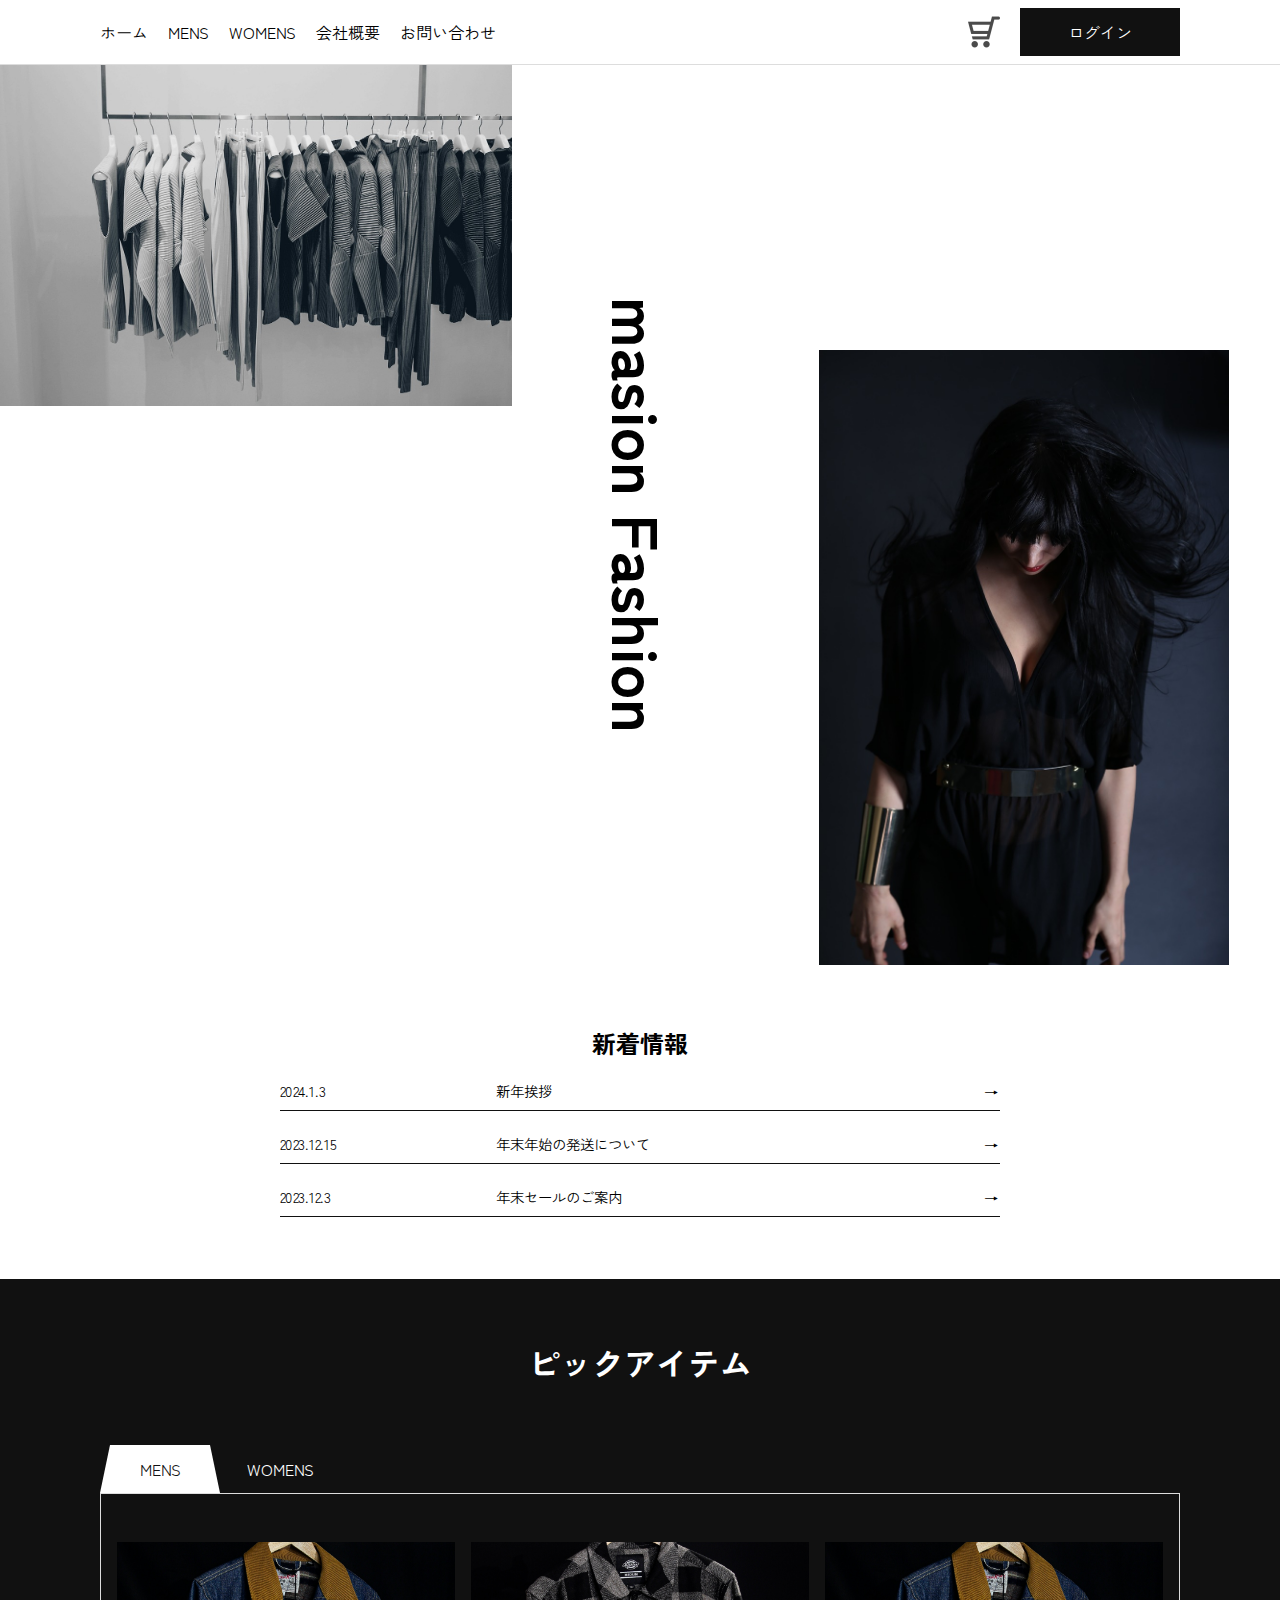
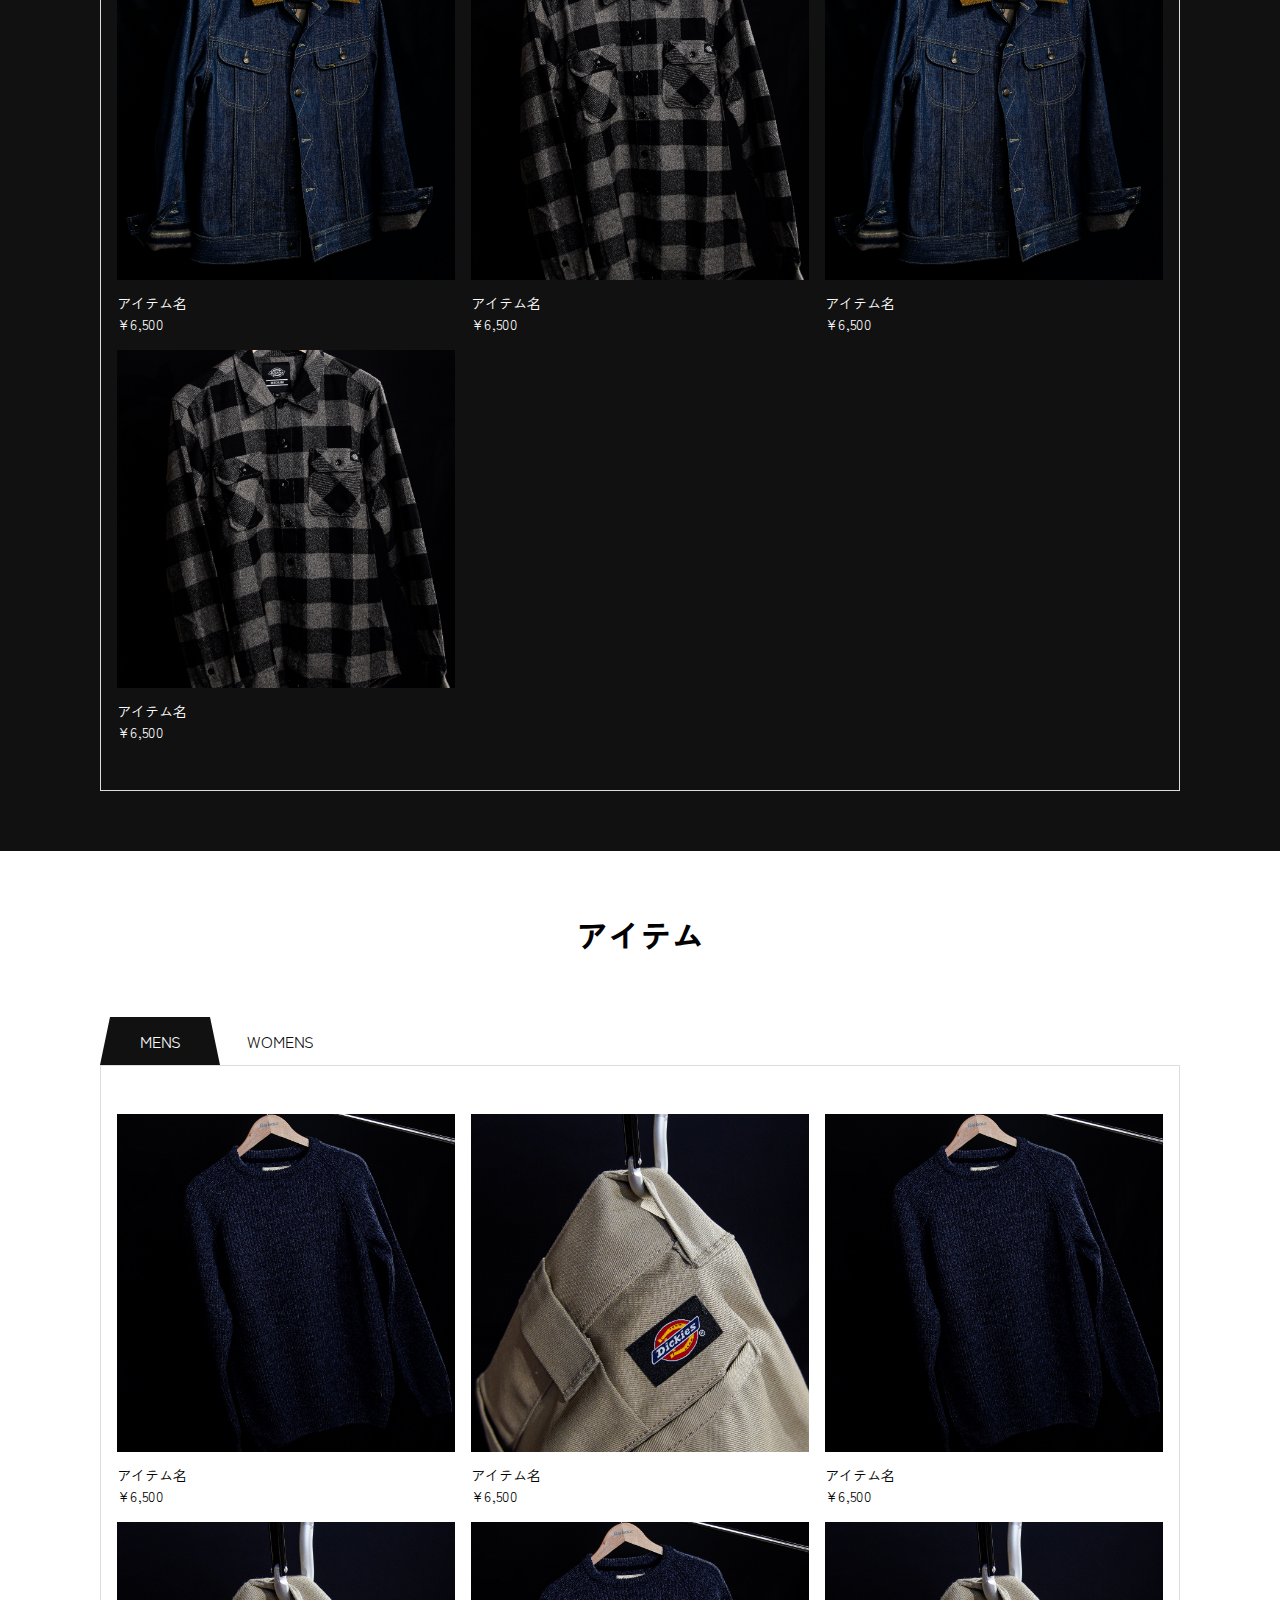
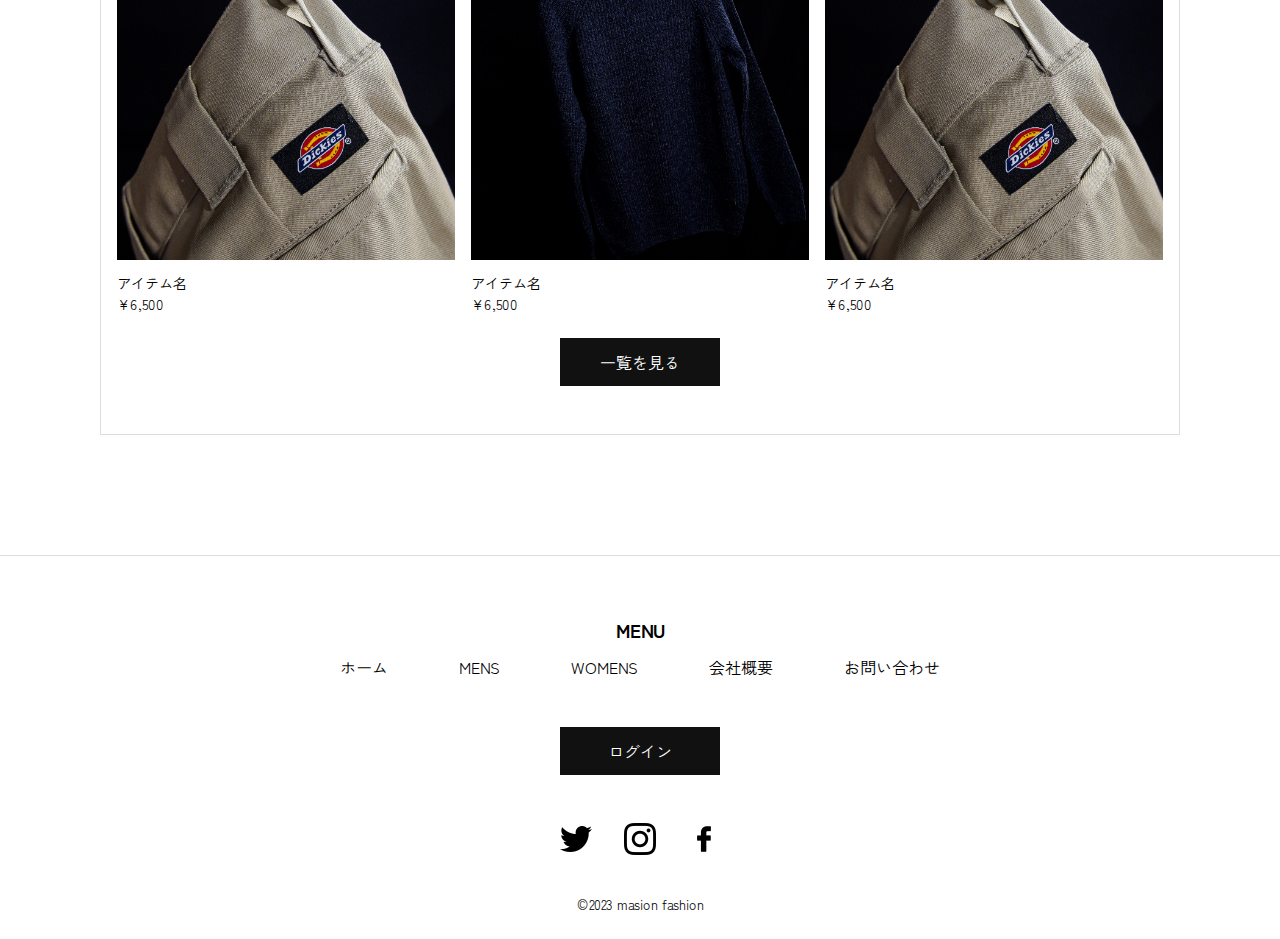
==== index.html @ b3277d84 "Add files via upload" ====
<!DOCTYPE html>
<html lang="ja">
<head>
  <meta charset="UTF-8">
  <meta name="viewport" content="width=device-width, initial-scale=1.0">
  <title>masion Fashion</title>
  <link rel="stylesheet" href="style.css">
  <link rel="preconnect" href="https://fonts.googleapis.com">
<link rel="preconnect" href="https://fonts.gstatic.com" crossorigin>
<link href="https://fonts.googleapis.com/css2?family=Zen+Kaku+Gothic+New:wght@500&display=swap" rel="stylesheet">
</head>
<body>
  <header>
    <nav>
      <ul>
        <li>
          <a href="index.html">ホーム</a>
        </li>
        <li>
          <a href="#" id="header-mens">MENS</a>
        </li>
        <li>
          <a href="#" id="header-womens">WOMENS</a>
        </li>
        <li>
          <a href="company.html">会社概要</a>
        </li>
        <li>
          <a href="contact.html">お問い合わせ</a>
        </li>
      </ul>
    </nav>
    <div id="header-open-mensmenu">
      <ul>
        <li>
          <a href="index.html#pickitem" id="pick-mensitem">ピックアイテム</a>
        </li>
        <li>
          <a href="mens.html">すべてのアイテム</a>
        </li>
      </ul>
    </div>
    <div id="header-open-womensmenu">
      <ul>
        <li>
          <a href="index.html#pickitem" id="pick-womensitem">ピックアイテム</a>
        </li>
        <li>
          <a href="womens.html">すべてのアイテム</a>
        </li>
      </ul>
    </div>

    <div id="hamburger">
      <div id="border1"></div>
      <div id="border2"></div>
    </div>
    <div id="open-menu">
      <ul>
        <li>
          <a href="index.html">ホーム</a>
        </li>
        <li>
          <a href="#" id="mens-sp">MENS</a>
        </li>
        <li>
          <a href="#" id="womens-sp">WOMENS</a>
        </li>
        <li>
          <a href="company.html">会社概要</a>
        </li>
        <li>
          <a href="contact.html">お問い合わせ</a>
        </li>
      </ul>
    </div>
    <div id="open-mensmenu">
      <ul>
        <li>
          <a href="index.html#pickitem" id="pick-mensitem-sp">ピックアイテム</a>
        </li>
        <li>
          <a href="mens.html">すべてのアイテム</a>
        </li>
      </ul>
    </div>
    <div id="open-womensmenu">
      <ul>
        <li>
          <a href="index.html#pickitem" id="pick-womensitem-sp">ピックアイテム</a>
        </li>
        <li>
          <a href="womens.html">すべてのアイテム</a>
        </li>
      </ul>
    </div>
    <div id="mask"></div>

    <div class="header-logmenu">
      <div class="header-cart">
        <a href="cart.html"><img src="cart.png" alt="" width="32" height="32"></a>
      </div>
      <div class="header-log">
        <a href="log.html">ログイン</a>
      </div>
    </div>
  </header>

  <main>
    <section class="mainvisual">
      <div>
        <img src="mainvisual1.jpg" alt="">
      </div>
      <div>
        <h1>masion Fashion</h1>
      </div>
      <div>
        <img src="mainvisual2.jpg" alt="">
      </div>
    </section>
    <section class="news">
      <h2>新着情報</h2>
      <dl>
        <div>
          <dt>2024.1.3</dt>
          <dd>新年挨拶</dd>
        </div>
        <div>
          <dt>2023.12.15</dt>
          <dd>年末年始の発送について</dd>
        </div>
        <div>
          <dt>2023.12.3</dt>
          <dd>年末セールのご案内</dd>
        </div>
      </dl>
    </section>

    <section class="new-item" id="pickitem">
      <div>
        <h2>ピックアイテム</h2>
        <ul class="newitem-list">
          <li><a href="#" class="active" data-id="newitem-mens">MENS</a></li>
          <li><a href="#" data-id="newitem-womens">WOMENS</a></li>
        </ul>
        <div class="newitem-content active" id="newitem-mens">
          <ul>
            <li>
              <div>
                <a href="#"><img src="men1.jpg" alt=""></a>
                <p>アイテム名</p>
                <p>¥6,500</p>
              </div>
            </li>
            <li>
              <div>
                <a href="#"><img src="men2.jpg" alt=""></a>
                <p>アイテム名</p>
                <p>¥6,500</p>
              </div>
            </li>
            <li>
              <div>
                <a href="#"><img src="men1.jpg" alt=""></a>
                <p>アイテム名</p>
                <p>¥6,500</p>
              </div>
            </li>
            <li>
              <div>
                <a href="#"><img src="men2.jpg" alt=""></a>
                <p>アイテム名</p>
                <p>¥6,500</p>
              </div>
            </li>
          </ul>
        </div>
        <div class="newitem-content" id="newitem-womens">
          <ul>
            <li>
              <div>
                <a href="#"><img src="women1.jpg" alt=""></a>
                <p>アイテム名</p>
                <p>¥5,500</p>
              </div>
            </li>
            <li>
              <div>
                <a href="#"><img src="women2.jpg" alt=""></a>
                <p>アイテム名</p>
                <p>¥5,500</p>
              </div>
            </li>
            <li>
              <div>
                <a href="#"><img src="women1.jpg" alt=""></a>
                <p>アイテム名</p>
                <p>¥5,500</p>
              </div>
            </li>
            <li>
              <div>
                <a href="#"><img src="women2.jpg" alt=""></a>
                <p>アイテム名</p>
                <p>¥5,500</p>
              </div>
            </li>
          </ul>
        </div>
       
        
      </div>
    </section>

    <section class="items">
      <div>
        <h2>アイテム</h2>
        <ul class="item-list">
          <li><a href="#" class="active" data-id="item-mens">MENS</a></li>
          <li><a href="#" data-id="item-womens">WOMENS</a></li>
        </ul>
        <div class="content active" id="item-mens">
          <ul>
            <li>
              <div>
                <a href="#"><img src="men3.jpg" alt=""></a>
                <p>アイテム名</p>
                <p>¥6,500</p>
              </div>
            </li>
            <li>
              <div>
                <a href="#"><img src="men4.jpg" alt=""></a>
                <p>アイテム名</p>
                <p>¥6,500</p>
              </div>
            </li>
            <li>
              <div>
                <a href="#"><img src="men3.jpg" alt=""></a>
                <p>アイテム名</p>
                <p>¥6,500</p>
              </div>
            </li>
            <li>
              <div>
                <a href="#"><img src="men4.jpg" alt=""></a>
                <p>アイテム名</p>
                <p>¥6,500</p>
              </div>
            </li>
            <li>
              <div>
                <a href="#"><img src="men3.jpg" alt=""></a>
                <p>アイテム名</p>
                <p>¥6,500</p>
              </div>
            </li>
            <li>
              <div>
                <a href="#"><img src="men4.jpg" alt=""></a>
                <p>アイテム名</p>
                <p>¥6,500</p>
              </div>
            </li>
          </ul>
          <div class="all-items">
            <a href="mens.html">一覧を見る</a>
          </div>
        </div>
        <div class="content" id="item-womens">
          <ul>
            <li>
              <div>
                <a href="#"><img src="women3.jpg" alt=""></a>
                <p>アイテム名</p>
                <p>¥5,500</p>
              </div>
            </li>
            <li>
              <div>
                <a href="#"><img src="women4.jpg" alt=""></a>
                <p>アイテム名</p>
                <p>¥5,500</p>
              </div>
            </li>
            <li>
              <div>
                <a href="#"><img src="women3.jpg" alt=""></a>
                <p>アイテム名</p>
                <p>¥5,500</p>
              </div>
            </li>
            <li>
              <div>
                <a href="#"><img src="women4.jpg" alt=""></a>
                <p>アイテム名</p>
                <p>¥5,500</p>
              </div>
            </li>
            <li>
              <div>
                <a href="#"><img src="women3.jpg" alt=""></a>
                <p>アイテム名</p>
                <p>¥5,500</p>
              </div>
            </li>
            <li>
              <div>
                <a href="#"><img src="women4.jpg" alt=""></a>
                <p>アイテム名</p>
                <p>¥5,500</p>
              </div>
            </li>
          </ul>
          <div class="all-items">
            <a href="womens.html">一覧を見る</a>
          </div>
        </div>
       
        
      </div>
    </section>
  </main>

  <footer>
    <div class="footer-menu">
      <h3>MENU</h3>
      <ul>
        <li>
          <a href="index.html">ホーム</a>
        </li>
        <li>
          <a href="mens.html" id="footer-mens">MENS</a>
        </li>
        <li>
          <a href="womens.html" id="footer-womens">WOMENS</a>
        </li>
        <li>
          <a href="company.html">会社概要</a>
        </li>
        <li>
          <a href="contact.html">お問い合わせ</a>
        </li>
      </ul>  
    </div>
    <div class="footer-log">
      <a href="log.html">ログイン</a>
    </div>
    <div class="footer-sns">
      <ul>
        <li>
          <a href="#"><img src="twitter.png" alt="" width="32" height="32"></a>
        </li>
        <li>
          <a href="#"><img src="instagram.png" alt="" width="32" height="32"></a>
        </li>
        <li>
          <a href="#"><img src="facebook.png" alt="" width="32" height="32"></a>
        </li>
      </ul>
    </div>
    <div class="footer-copy">
      <small>&copy;2023 masion fashion</small>
    </div>
  </footer>

  <script src="main.js"></script>
</body>
</html>
---- style.css ----
@charset "utf-8";

* {
  margin: 0;
  padding: 0;
  box-sizing: border-box;
  font-family: 'Zen Kaku Gothic New', sans-serif;
}
ul {
  list-style: none;
}
a {
  text-decoration: none;
  color: inherit;
}
img {
  vertical-align: bottom;
}
html {
  scroll-behavior: smooth;
}

/* =============================================
header common
============================================= */
header {
  width: min(100% - 40px,1080px);
  margin: 0 auto;
  height: 64px;
  display: flex;
  justify-content: space-between;
  align-items: center;
}
header .header-logmenu {
  display: flex;
  gap: 20px;
  align-items: center;
  justify-content: space-between;
}
header .header-logmenu .header-cart a img {
  cursor: pointer;
  transition: all .3s;
}
header .header-logmenu .header-cart a img:hover {
  opacity: .6;
  scale: 1.1;
}
header .header-logmenu .header-log {
  width: 160px;
  text-align: center;
  background: #111;
  transition: all .3s;
}
header .header-logmenu .header-log a {
  display: block;
  height: 100%;
  width: 100%;
  padding: 12px 0;
  background: #111;
  color: #fff;
  cursor: pointer;
}
header .header-logmenu .header-log:hover {
  opacity: .6;
  scale: 1.1;
}
/* =============================================
header nav
============================================= */
header {
  position: relative;
}
header nav {
  display: none;
}
header nav ul {
  display: flex;
  align-items: center;
  gap: 20px;
}
header nav ul li{
  transition: all .3s;
}
header nav ul li:hover {
  opacity: .6;
  scale: 1.2;
}
header #header-open-mensmenu {
  display: none;
  opacity: 0;
  pointer-events: none;
  position: absolute;
  top: 64px;
  left: 48px;
  width: 200px;
  height: 160px;
  background: #fff;
  transition: opacity .3s;
  z-index: 3;
}
header #header-open-mensmenu.show {
  opacity: 1;
  pointer-events: all;
}
header #header-open-mensmenu ul {
  padding: 0 20px;
}
header #header-open-mensmenu ul li {
  width: 100%;
  margin-top: 20px;
}
header #header-open-mensmenu ul li a {
  width: 100%;
  padding: 12px 0;
  display: block;
  transition: all .3s;
}
header #header-open-mensmenu ul li a:hover {
  background: #ddd;
  opacity: .6;
  scale: 1.1;
}
header #header-open-womensmenu {
  opacity: 0;
  display: none;
  pointer-events: none;
  position: absolute;
  top: 64px;
  left: 120px;
  width: 200px;
  height: 160px;
  background: #fff;
  transition: opacity .3s;
  z-index: 3;
}
header #header-open-womensmenu.show {
  opacity: 1;
  pointer-events: all;
}
header #header-open-womensmenu ul {
  padding: 0 20px;
}
header #header-open-womensmenu ul li {
  width: 100%;
  margin-top: 20px;
}
header #header-open-womensmenu ul li a {
  width: 100%;
  padding: 12px 0;
  display: block;
  transition: all .3s;
}
header #header-open-womensmenu ul li a:hover {
  background: #ddd;
  opacity: .6;
  scale: 1.1;
}


/* =============================================
header hamburger
============================================= */
header #hamburger {
  width: 56px;
  height: 56px;
  background: #fff;
  border-radius: 8px;
  position: relative;
  cursor: pointer;
  z-index: 3;
}
header #hamburger #border1 {
  width: 40px;
  height: 3px;
  background: #111;
  position: absolute;
  top: 30%;
  left: 50%;
  transform: translateX(-50%);
  transition: transform .3s;
}
header #hamburger #border1.show {
  transform: rotate(-45deg) translate(-20px, -8px);
}
header #hamburger #border2 {
  width: 40px;
  height: 3px;
  background: #111;
  position: absolute;
  bottom: 30%;
  left: 50%;
  transform: translateX(-50%);
  transition: transform .3s;
}
header #hamburger #border2.show {
  transform: rotate(45deg) translate(-20px, 4px);
}
header #open-menu {
  position: fixed;
  top: 64px;
  left: -50%;
  width: 200px;
  height: 100vh;
  background: #fff;
  opacity: 0;
  z-index: 3;
  transition: all .3s;
}
header #open-menu.show {
  left: 0;
  opacity: 1;
}
header #open-menu ul {
  padding: 0 20px;
}
header #open-menu ul li {
  width: 100%;
  margin-top: 20px;
}
header #open-menu ul li a {
  width: 100%;
  padding: 12px 0;
  display: block;
  transition: all .3s;
}
header #open-menu ul li a:hover {
  background: #ddd;
  opacity: .6;
  scale: 1.1;
}
header #open-mensmenu {
  opacity: 0;
  pointer-events: none;
  position: fixed;
  top: 128px;
  left: 200px;
  width: 200px;
  height: 160px;
  background: #fff;
  border: 1px solid #eee;
  transition: opacity .3s;
  z-index: 3;
}
header #open-mensmenu.show {
  opacity: 1;
  pointer-events: all;
}
header #open-mensmenu ul {
  padding: 0 20px;
}
header #open-mensmenu ul li {
  width: 100%;
  margin-top: 20px;
}
header #open-mensmenu ul li a {
  width: 100%;
  padding: 12px 0;
  display: block;
  transition: all .3s;
}
header #open-mensmenu ul li a:hover {
  background: #ddd;
  opacity: .6;
  scale: 1.1;
}
header #open-womensmenu {
  opacity: 0;
  pointer-events: none;
  position: fixed;
  top: 200px;
  left: 200px;
  width: 200px;
  height: 160px;
  background: #fff;
  border: 1px solid #eee;
  transition: opacity .3s;
  z-index: 3;
}
header #open-womensmenu.show {
  opacity: 1;
  pointer-events: all;
}
header #open-womensmenu ul {
  padding: 0 20px;
}
header #open-womensmenu ul li {
  width: 100%;
  margin-top: 20px;
}
header #open-womensmenu ul li a {
  width: 100%;
  padding: 12px 0;
  display: block;
  transition: all .3s;
}
header #open-womensmenu ul li a:hover {
  background: #ddd;
  opacity: .6;
  scale: 1.1;
}
header #mask {
  opacity: 0;
  pointer-events: none;
  position: fixed;
  inset: 0;
  background: rgba(0, 0, 0, .8);
  z-index: 2;
  transition: all .3s;
}
header #mask.show {
  opacity: 1;
  pointer-events: all;
}

/* =============================================
mainvisual
============================================= */
main .mainvisual {
  width: 100vw;
  height: 100%;
  overflow: hidden;
}
main .mainvisual div img {
  width: 100%;
}
main .mainvisual div h1 {
  font-size: 3rem;
  text-align: center;
}

/* =============================================
mews
============================================= */
main .news {
  width: min(100% - 40px,720px);
  margin: 0 auto;
}
main .news h2 {
  font-size: 1.5rem;
  text-align: center;
  margin-top: 60px;
}
main .news dl {
  padding: 0 0 60px;
}
main .news dl div {
  padding: 0 0 12px;
  display: flex;
  flex-wrap: wrap;
  font-size: .9rem;
  cursor: pointer;
}
main .news dl div:hover {
  opacity: .6;
}
main .news dl dt {
  width: 30%;
  padding-top: 20px;
  position: relative;
}
main .news dl dt::before {
  content: '';
  width: 100%;
  height: 1px;
  position: absolute;
  left: 0;
  bottom: -10px;
  background: #111;
}
main .news dl dd {
  width: 70%;
  padding-top: 20px;
  position: relative;
  transition: all .3s;
}
main .news dl dd::before {
  content: '';
  width: 100%;
  height: 1px;
  position: absolute;
  left: 0;
  bottom: -10px;
  background: #111;
}
main .news dl dd::after {
  content: '→';
  width: 16px;
  height: 16px;
  position: absolute;
  right: 0;
  top: 50%;
  cursor: pointer;
  transition: all .3s;
}
main .news dl dd:hover::after {
  opacity: .6;
  scale: 1.5;
}

/* =============================================
new-items
============================================= */
main .new-item {
  background: #111;
  padding: 60px 0;
}
main .new-item > div {
  width: min(100% - 40px,1080px);
  margin: 0 auto;
}
main .new-item > div h2 {
  text-align: center;
  font-size: 2rem;
  color: #fff;
}
main .new-item > div > ul {
  display: flex;
  margin-top: 60px;
}
main .new-item > div > ul > li > a {
  display: inline-block;
  width: 120px;
  text-align: center;
  color: #fff;
  padding: 12px 0;
  clip-path: polygon(
    10px 0,
    110px 0,
    100% 100%,
    0 100%
  );
}
main .new-item > div > ul > li > a:hover {
  opacity: .6;
}
main .new-item > div > ul > li > a.active {
  background: #fff;
  color: #111;
}
main .new-item > div .newitem-content.active {
  display: block;
}
main .new-item > div .newitem-content {
  border: 1px solid #ddd;
  padding: 48px 16px;
  display: none;
}
main .new-item > div .newitem-content ul {
  width: 100%;
  display: flex;
  flex-wrap: wrap;
  gap: 16px;
}
main .new-item > div .newitem-content ul li {
  width: calc((100% - 16px)/2);
}
main .new-item > div .newitem-content ul li img {
  width: 100%;
  aspect-ratio: 1/1;
  object-fit: cover;
  object-position: center;
}
main .new-item > div .newitem-content ul li p {
  margin-top: 12px;
  color: #fff;
  font-size: .9rem;
}
main .new-item > div .newitem-content ul li p + p {
  margin-top: 0;
}
main .new-item > div .all-items {
  width: 160px;
  margin: 24px auto 0;
  text-align: center;
  color: #fff;
  transition: all .3s;
}
main .new-item > div .all-items a {
  display: block;
  height: 100%;
  width: 100%;
  padding: 12px 0;
  background: #fff;
  color: #111;
}
main .new-item > div .all-items:hover {
  opacity: .6;
  scale: 1.1;
}

/* =============================================
items
============================================= */
main .items {
  padding: 60px 0 120px;
}
main .items > div {
  width: min(100% - 40px,1080px);
  margin: 0 auto;
}
main .items > div h2 {
  text-align: center;
  font-size: 2rem;
}
main .items > div > ul {
  display: flex;
  margin-top: 60px;
}
main .items > div > ul > li > a {
  display: inline-block;
  width: 120px;
  text-align: center;
  color: #111;
  padding: 12px 0;
  clip-path: polygon(
    10px 0,
    110px 0,
    100% 100%,
    0 100%
  );
}
main .items > div > ul > li > a:hover {
  opacity: .6;
}
main .items > div > ul > li > a.active {
  background: #111;
  color: #fff;
}
main .items > div .content.active {
  display: block;
}
main .items > div .content {
  border: 1px solid #ddd;
  padding: 48px 16px;
  display: none;
}
main .items > div .content ul {
  width: 100%;
  display: flex;
  flex-wrap: wrap;
  gap: 16px;
}
main .items > div .content ul li {
  width: calc((100% - 16px)/2);
}
main .items > div .content ul li img {
  width: 100%;
  aspect-ratio: 1/1;
  object-fit: cover;
  object-position: center;
}
main .items > div .content ul li p {
  margin-top: 12px;
  font-size: .9rem;
}
main .items > div .content ul li p + p {
  margin-top: 0;
}
main .items > div .all-items {
  width: 160px;
  margin: 24px auto 0;
  text-align: center;
  color: #fff;
  transition: all .3s;
}
main .items > div .all-items a {
  display: block;
  height: 100%;
  width: 100%;
  padding: 12px 0;
  background: #111;
  color: #fff;
}
main .items > div .all-items:hover {
  opacity: .6;
  scale: 1.1;
}


/* =============================================
footer
============================================= */
footer {
  border-top: 1px solid #ddd;
}
footer h3 {
  text-align: center;
  padding-top: 60px;
}
footer .footer-menu ul {
  width: min(100% - 80px, 600px);
  margin: 12px auto 0;
  display: flex;
  justify-content: space-between;
}
footer .footer-menu ul li {
  position: relative;
}
footer .footer-menu ul li:hover {
  transition: all .3s;
}
footer .footer-menu ul li:hover {
  opacity: .6;
  scale: 1.2;
}
footer .footer-log {
  text-align: center;
  margin: 48px auto 0;
  width: 160px;
  transition: all .3s;
}
footer .footer-log a {
  display: block;
  height: 100%;
  width: 100%;
  padding: 12px 0;
  background: #111;
  color: #fff;
}
footer .footer-log:hover {
  opacity: .6;
  scale: 1.1;
}
footer .footer-sns ul {
  display: flex;
  justify-content: center;
  gap: 32px;
  margin-top: 48px;
}
footer .footer-sns ul li {
  cursor: pointer;
  transition: all .3s;
}
footer .footer-sns ul li:hover {
  opacity: .6;
  scale: 1.2;
}
footer .footer-copy {
  text-align: center;
  padding: 36px 0 24px;
}


/* =============================================
company
============================================= */
main  {
  border-top: 1px solid #ddd;
}
main .company {
  width: min(100% - 40px,720px);
  margin: 60px auto;
}
main .company h2 {
  text-align: center;
  font-size: 2rem;
  font-weight: normal;
}
main .company > div {
  width: 100%;
  border: 1px solid #ddd;
  margin-top: 20px;
  padding: 40px 24px;
  background-color: #fff;
}
main .company > div dl div{
  width: 100%;
  display: flex;
}
main .company > div dl div + div{
  border-top: 1px dotted #ddd;
}
main .company > div dl div dt {
  width: 30%;
  padding: 24px 12px;
}
main .company > div dl div dd {
  width: 70%;
  padding: 24px 12px;
}


/* =============================================
login
============================================= */
main  {
  border-top: 1px solid #ddd;
}
main .login-form {
  width: min(100% - 40px,600px);
  margin: 60px auto;
  height: 100vh;
}
main .login-form > div {
  width: 100%;
  border: 1px solid #ddd;
  margin-top: 20px;
  padding: 60px 24px;
  background-color: #fff;
}
main .login-form div input {
  width: 100%;
  padding: 12px;
  border: 1px solid #eee;
}
main .login-form div input + input {
  margin-top: 20px;
}
main .login-form div .button {
  width: 160px;
  padding: 12px 0;
  background: #111;
  color: #fff;
  border: none;
  text-align: center;
  margin: 28px auto 0;
  cursor: pointer;
  transition: all .3s;
}
main .login-form div .button:hover {
  opacity: .6;
  scale: 1.1;
}

/* =============================================
cart
============================================= */
main  {
  border-top: 1px solid #ddd;
}
main .cart-form {
  width: min(100% - 40px,720px);
  margin: 60px auto;
}
main .cart-form div:nth-child(1) {
  width: 100%;
  border: 1px solid #ddd;
  margin-top: 20px;
  padding: 24px;
  background-color: #fff;
}
main .cart-form div:nth-child(2) {
  width: 100%;
  padding: 12px 0;
  text-align: center;
}
main .cart-form div:nth-child(2) a {
  cursor: pointer;
  transition: all .3s;
}
main .cart-form div:nth-child(2) a:hover {
  opacity: .6;
}

/* =============================================
contact
============================================= */
main  {
  border-top: 1px solid #ddd;
}
main .contact-form {
  width: min(100% - 40px,720px);
  margin: 60px auto;
}
main .contact-form h2 {
  text-align: center;
  font-size: 2rem;
  font-weight: normal;
}
main .contact-form div {
  width: 100%;
  border: 1px solid #ddd;
  margin-top: 20px;
  padding: 24px;
  background-color: #fff;
}
main .contact-form div input {
  width: 100%;
  padding: 12px;
  border: 1px solid #eee;
}
main .contact-form div input + input {
  margin-top: 20px;
}
main .contact-form div select {
  width: 100%;
  padding: 12px;
  border: 1px solid #eee;
  margin-top: 20px;
}
main .contact-form div textarea {
  resize: none;
  margin-top: 20px;
  width: 100%;
  padding: 12px;
  border: 1px solid #eee;
}
main .contact-form div .button {
  width: 160px;
  padding: 12px 0;
  background: #111;
  color: #fff;
  border: none;
  text-align: center;
  margin: 28px auto 0;
  cursor: pointer;
  transition: all .3s;
}
main .contact-form div .button:hover {
  opacity: .6;
  scale: 1.1;
}

/* =============================================
media
============================================= */
@media screen and (min-width:720px) {
  header #hamburger, 
  header #open-menu, 
  header #open-mensmenu, 
  header #open-womensmenu,
  header #mask {
    display: none;
  }
  header nav,
  header #header-open-mensmenu,
  header #header-open-womensmenu {
    display: block;
  }
  main .mainvisual {
    display: flex;
    max-height: 100vh;
  }
  main .mainvisual div:nth-child(1) {
    width: 40%;
  }
  main .mainvisual div:nth-child(2) {
    width: 20%;
    display: flex;
    justify-content: center;
  }
  main .mainvisual div h1 {
    height: 100%;
    writing-mode: vertical-rl;
    font-size: 4rem;
  }
  main .mainvisual div:nth-child(3) {
    width: 40%;
    display: flex;
    align-items: end;
    justify-content: center;
  }
  main .mainvisual div:nth-child(3) img {
    width: 80%;
  }
  main .items div .content ul li {
    width: calc((100% - 32px)/3);
  }
  main .new-item div .newitem-content ul li {
    width: calc((100% - 32px)/3);
  }
}
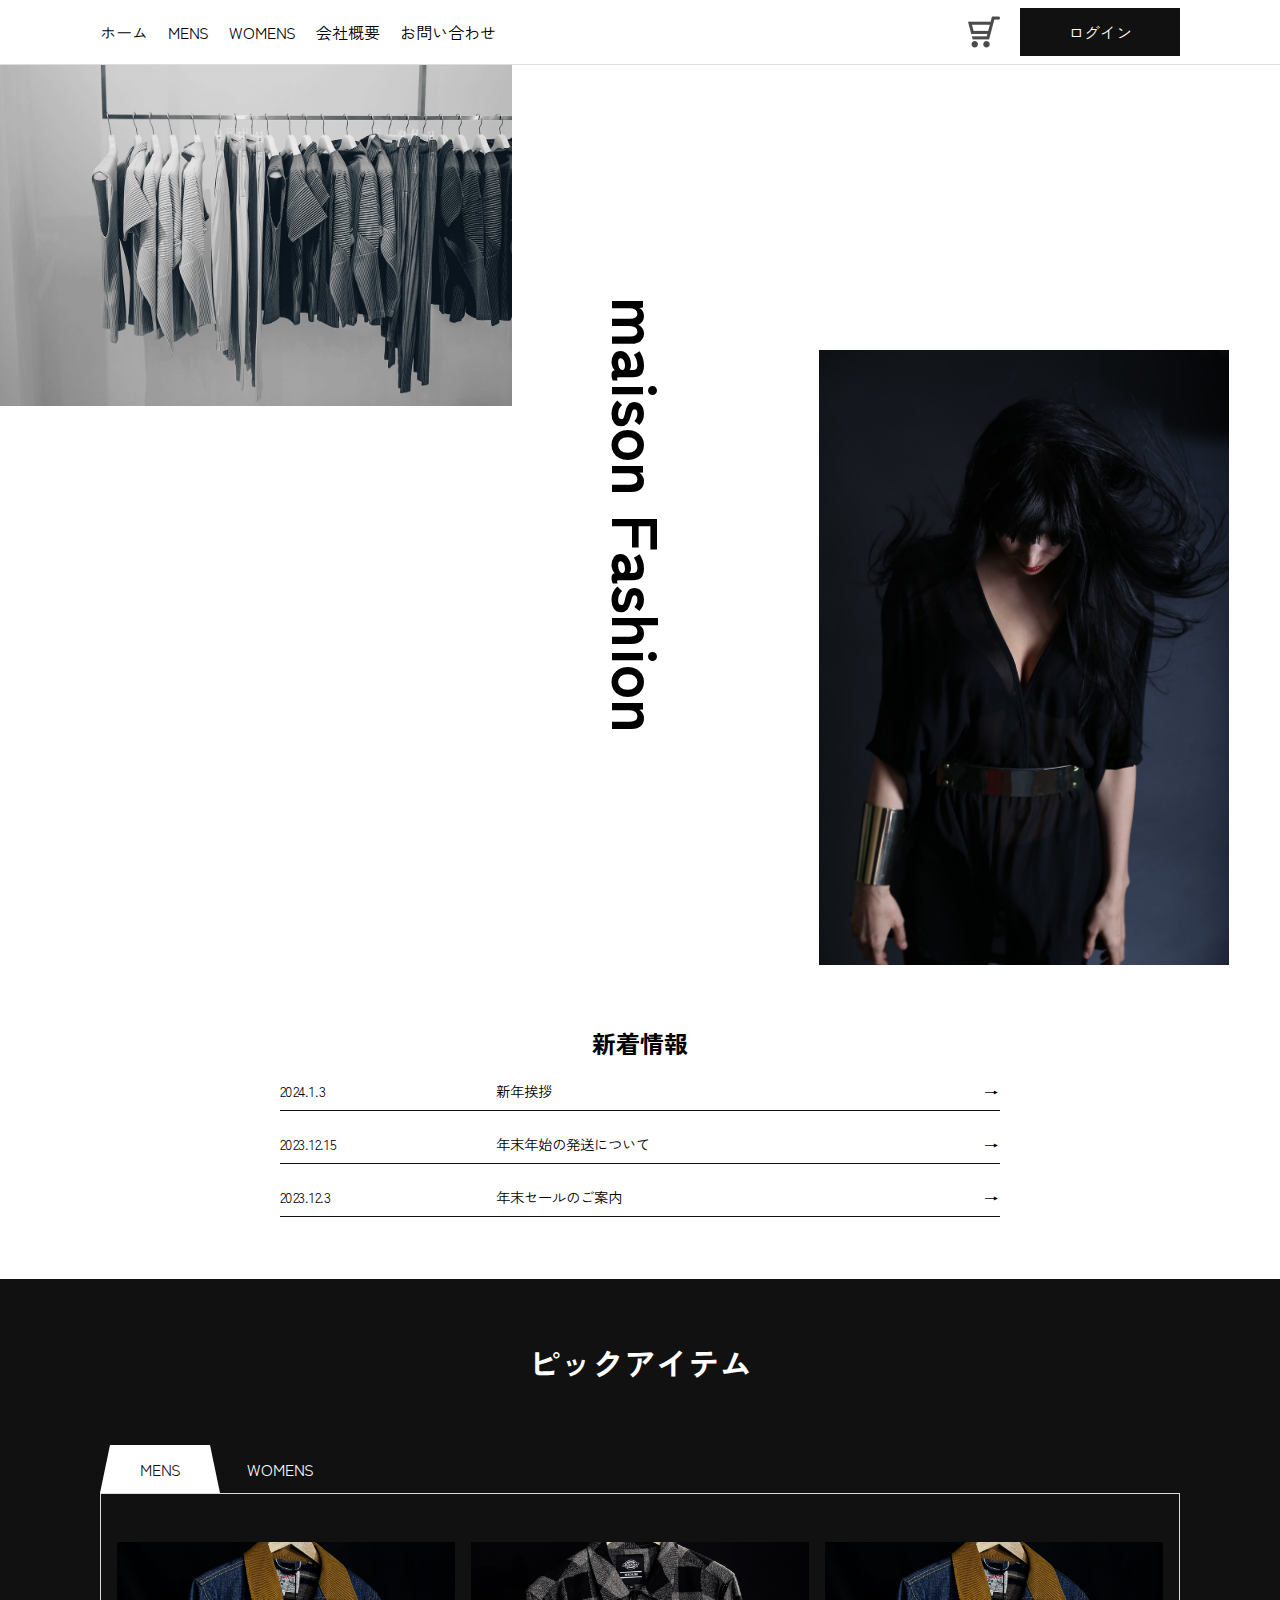
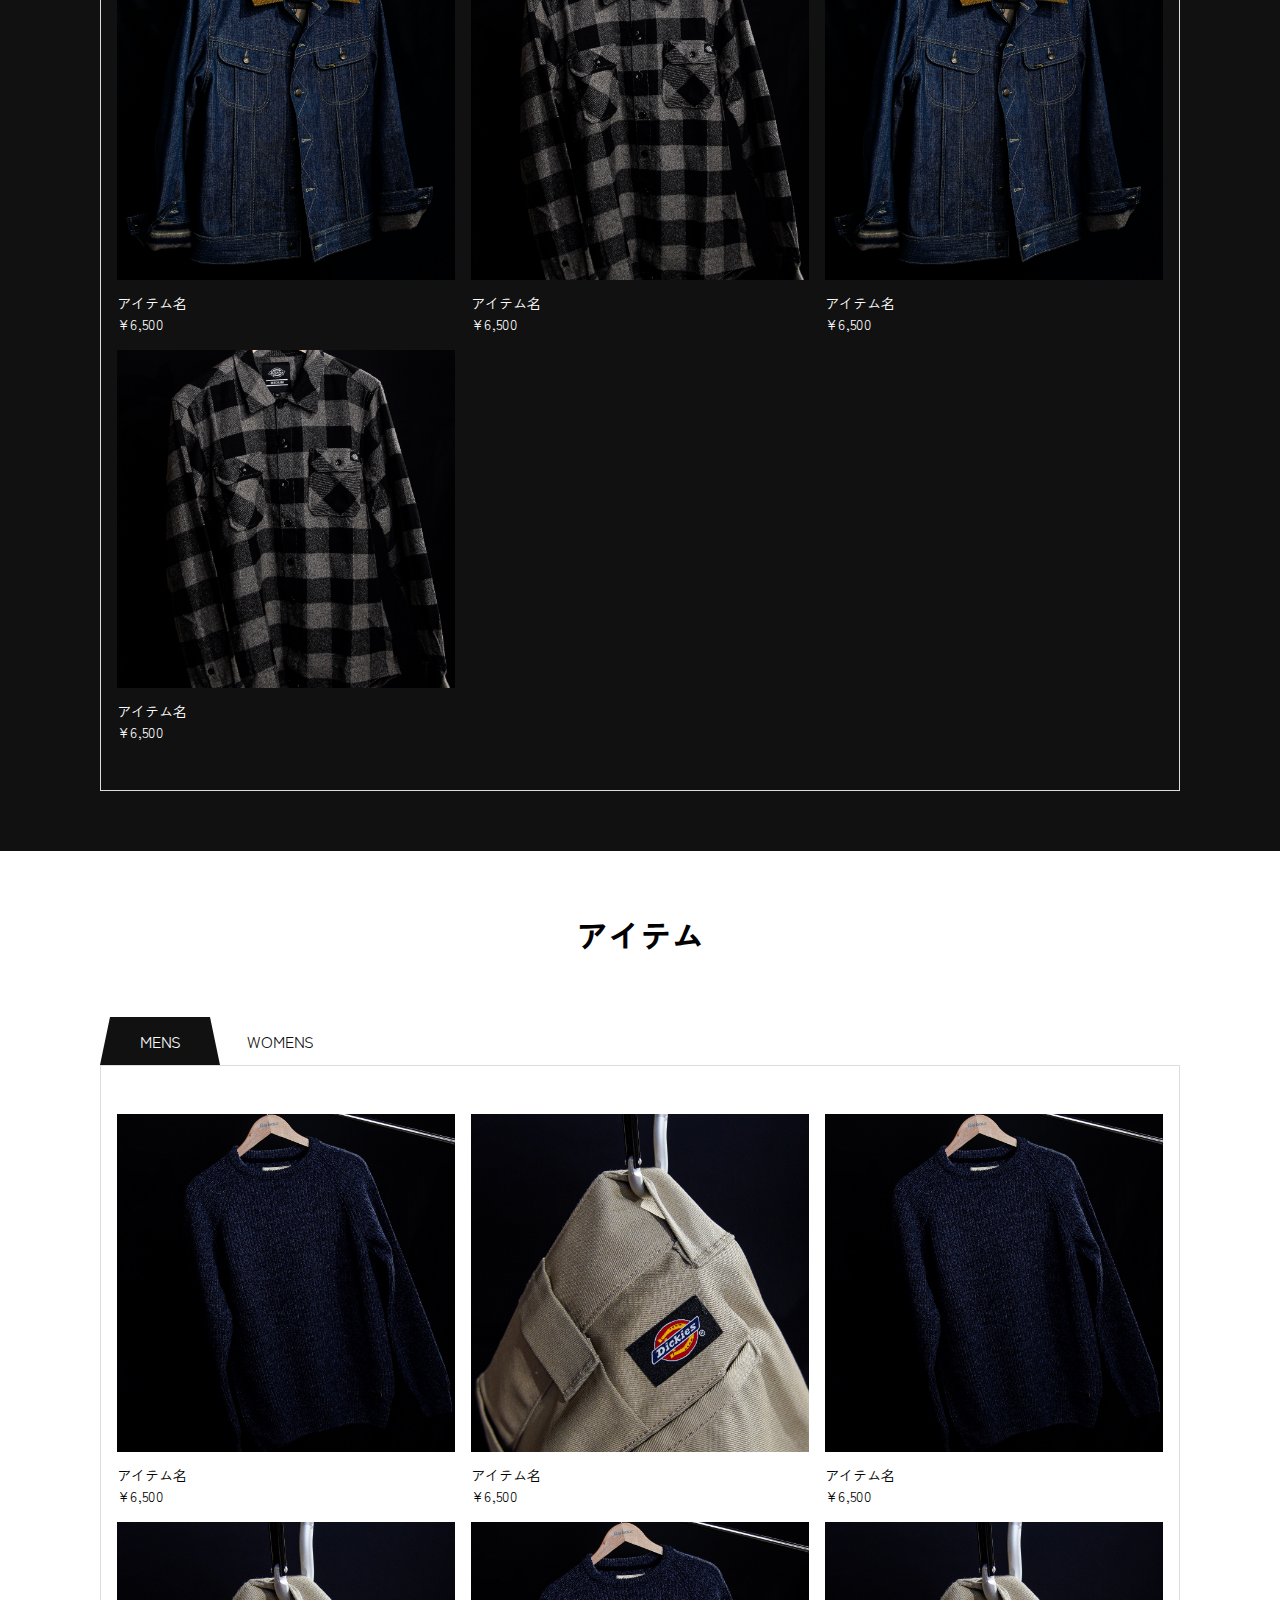
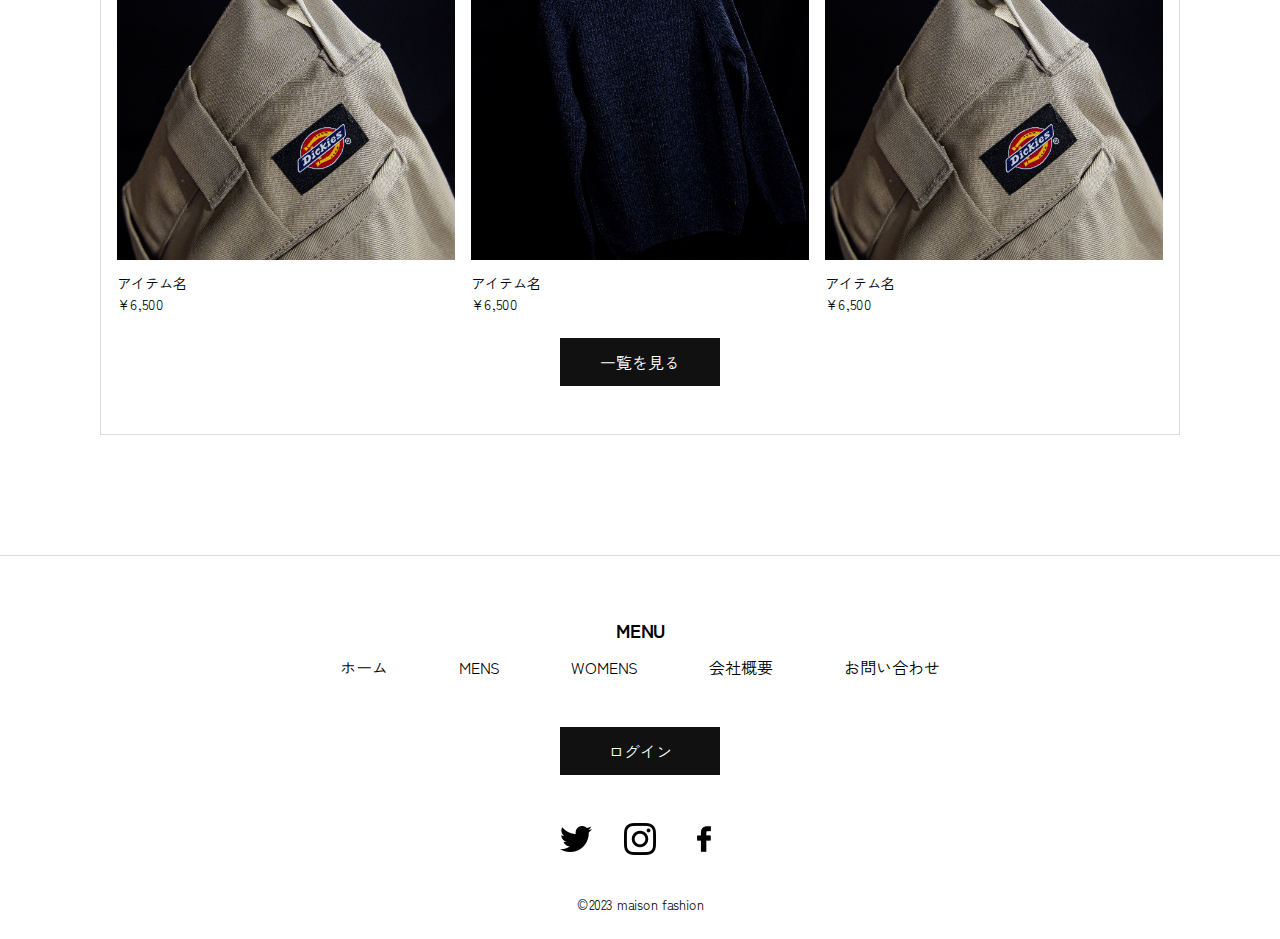
==== commit 3c884784: "Add files via upload" ====
--- a/index.html
+++ b/index.html
@@ -112,7 +112,7 @@
         <img src="mainvisual1.jpg" alt="">
       </div>
       <div>
-        <h1>masion Fashion</h1>
+        <h1>maison Fashion</h1>
       </div>
       <div>
         <img src="mainvisual2.jpg" alt="">
@@ -361,7 +361,7 @@
       </ul>
     </div>
     <div class="footer-copy">
-      <small>&copy;2023 masion fashion</small>
+      <small>&copy;2023 maison fashion</small>
     </div>
   </footer>
 
